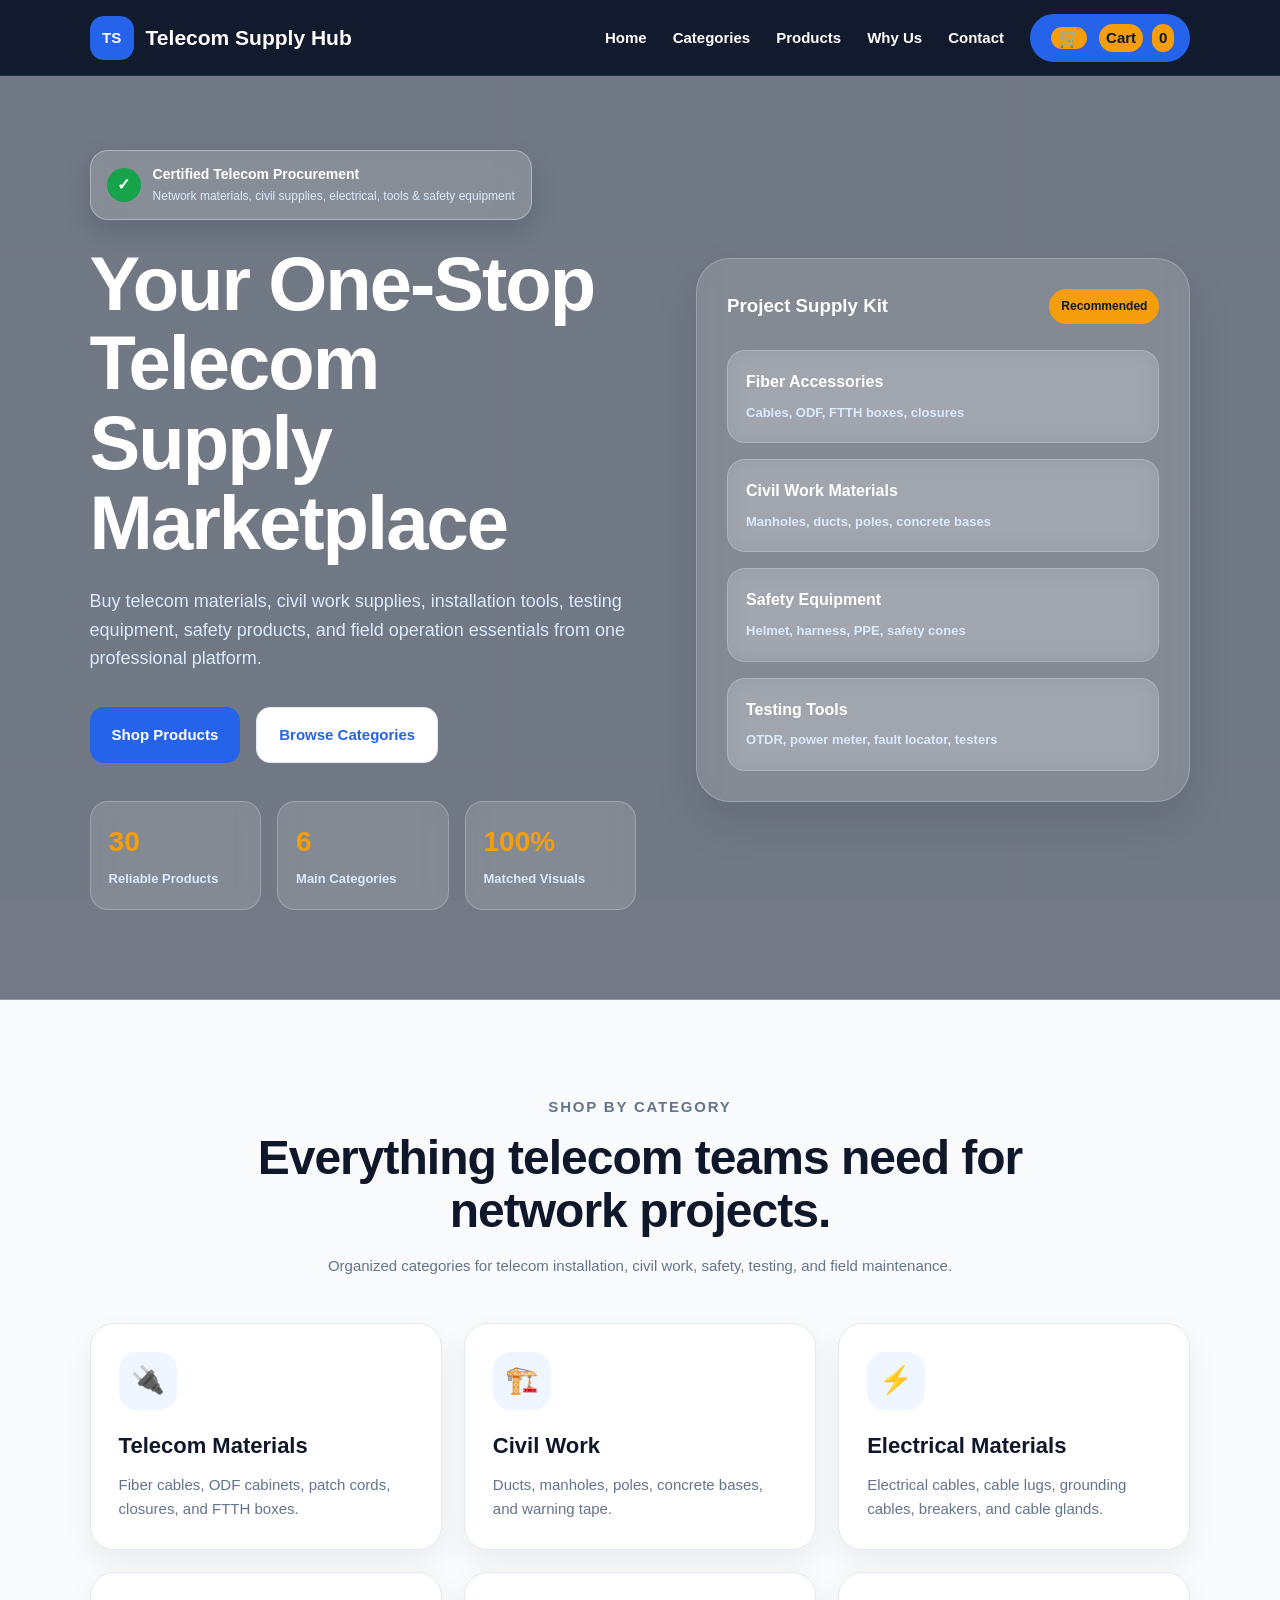
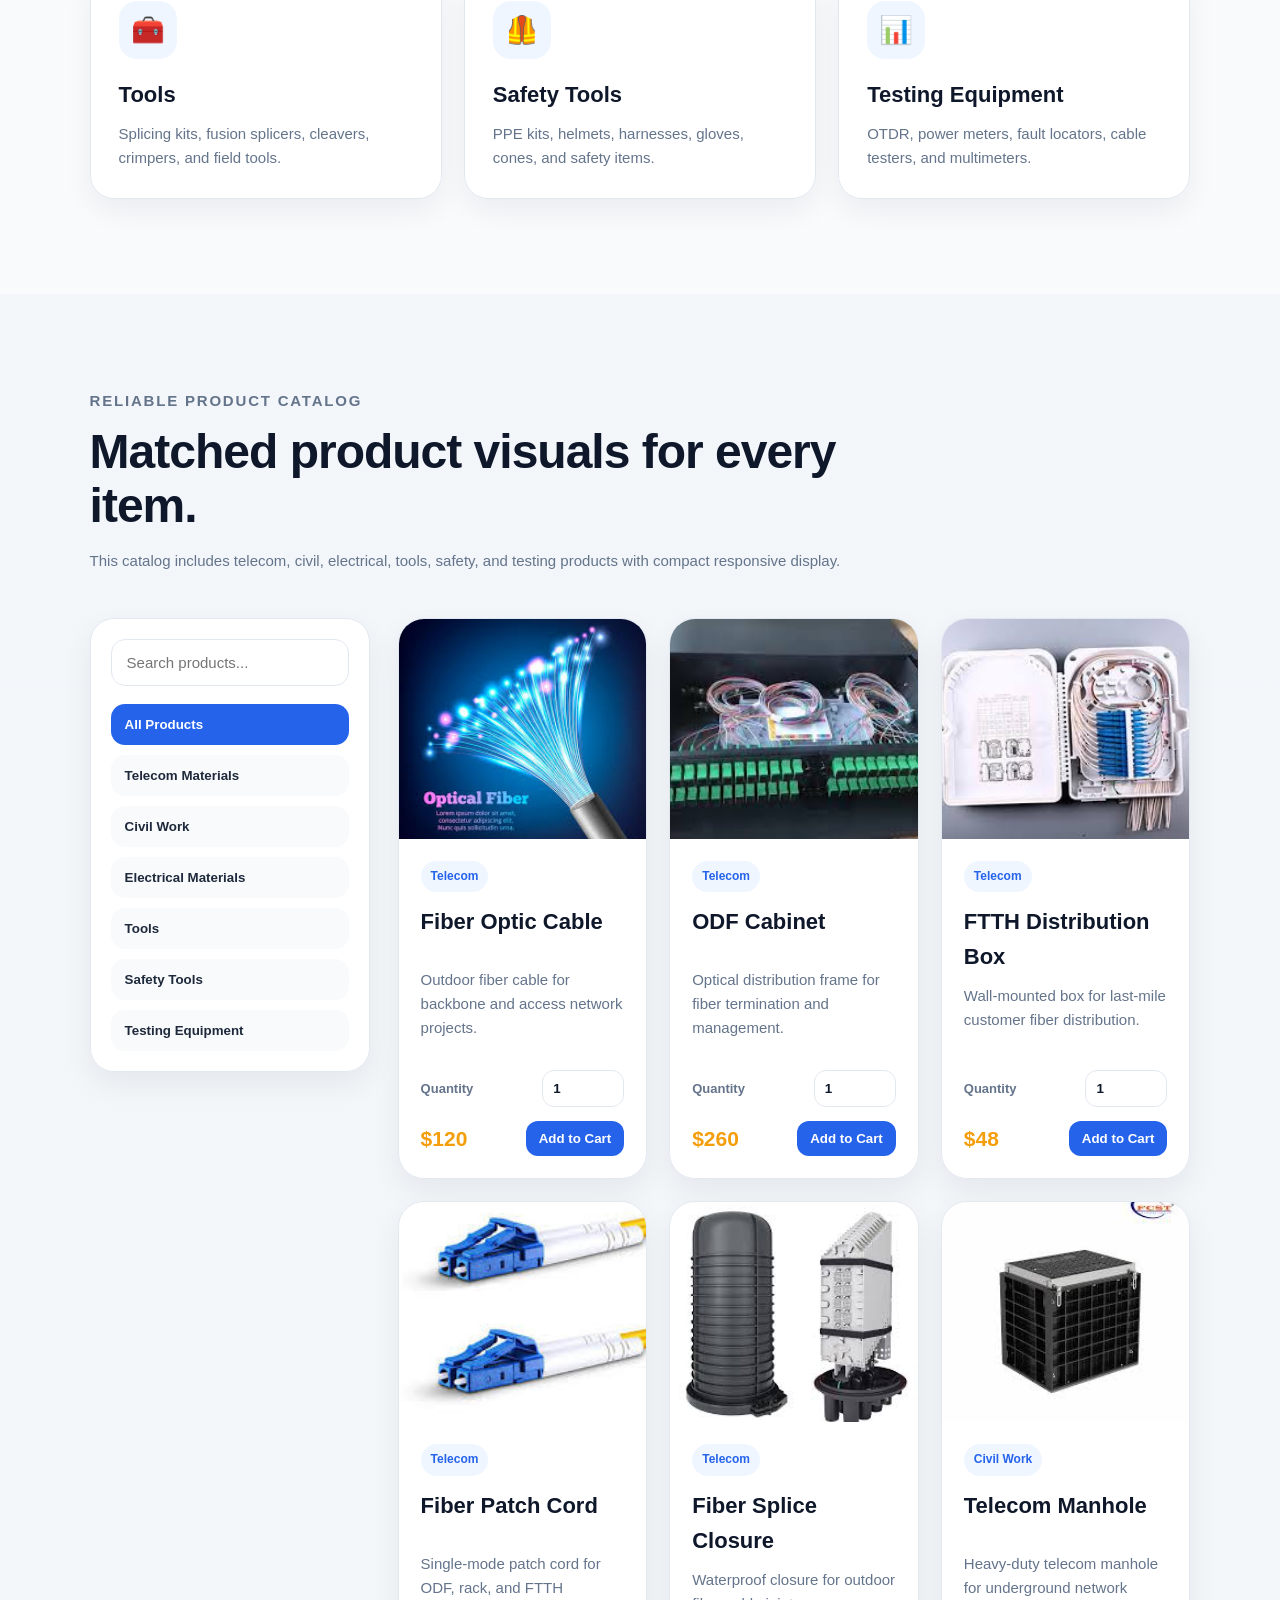
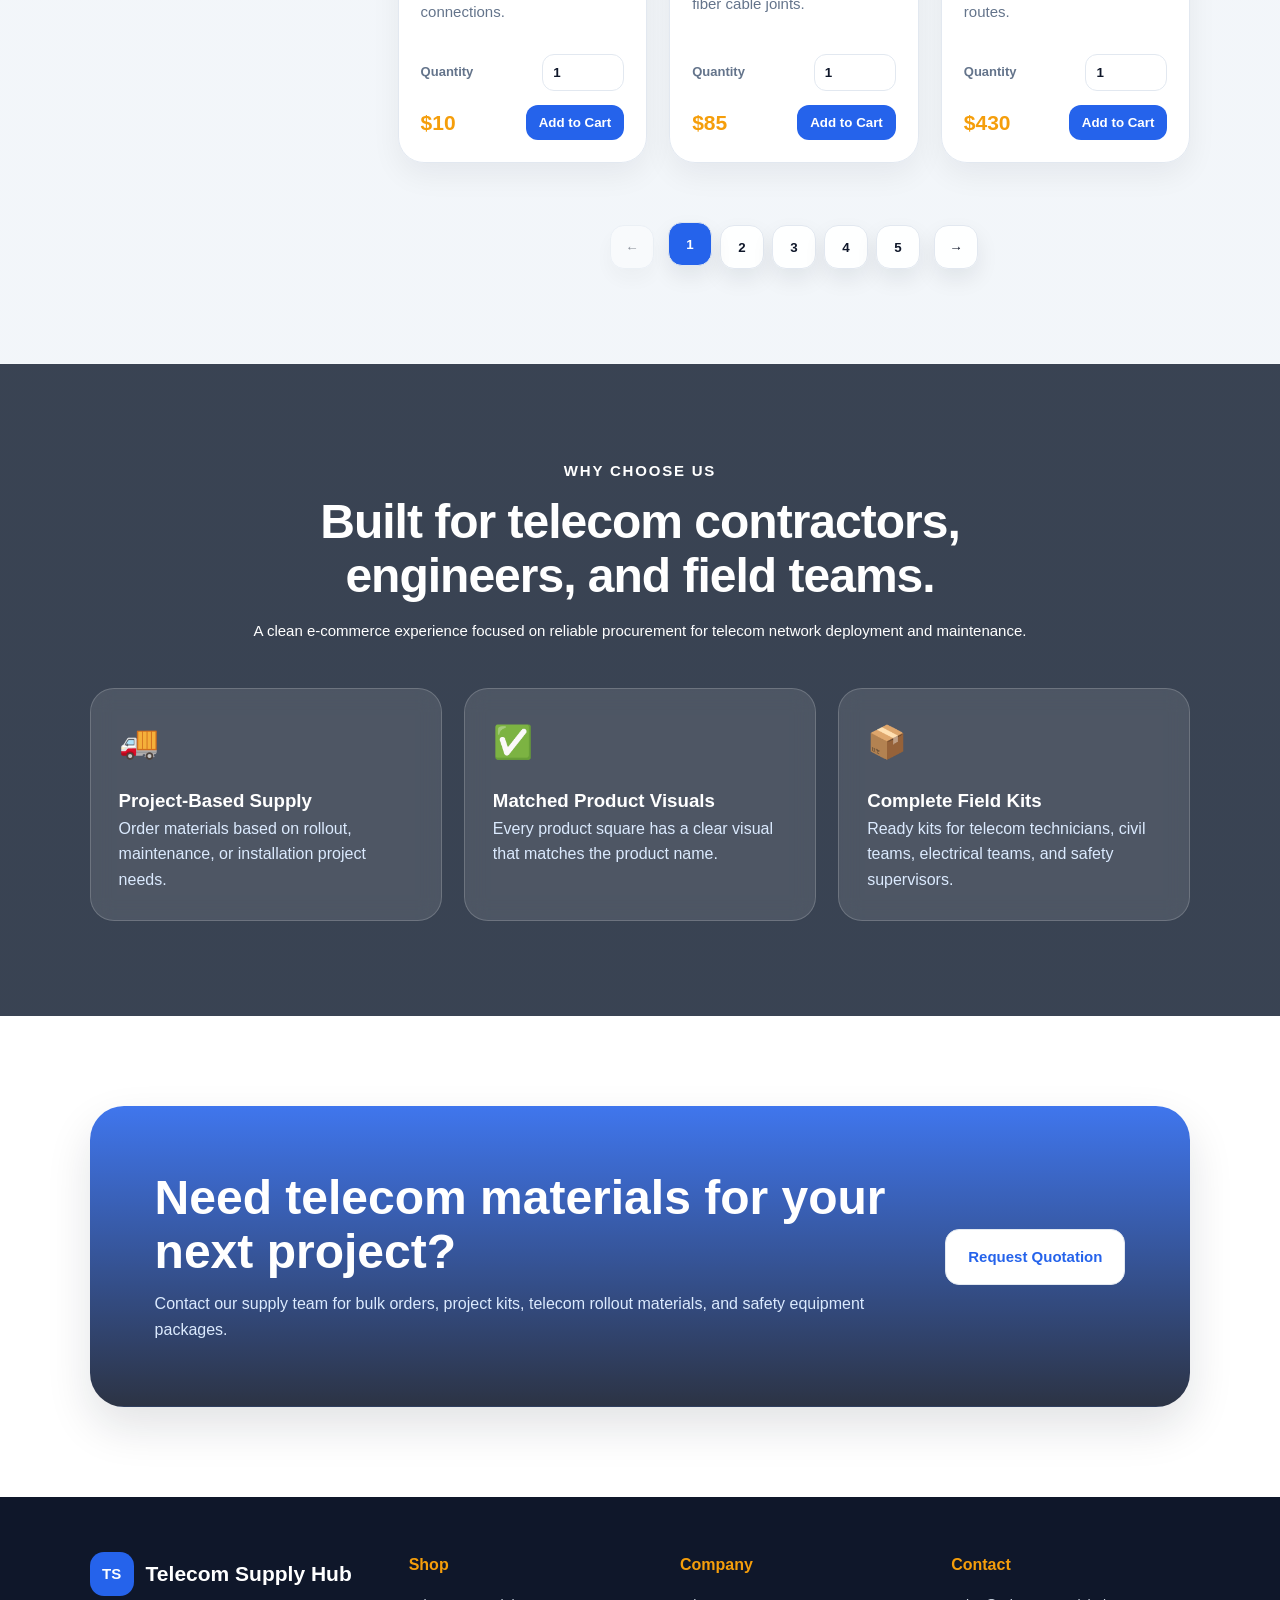
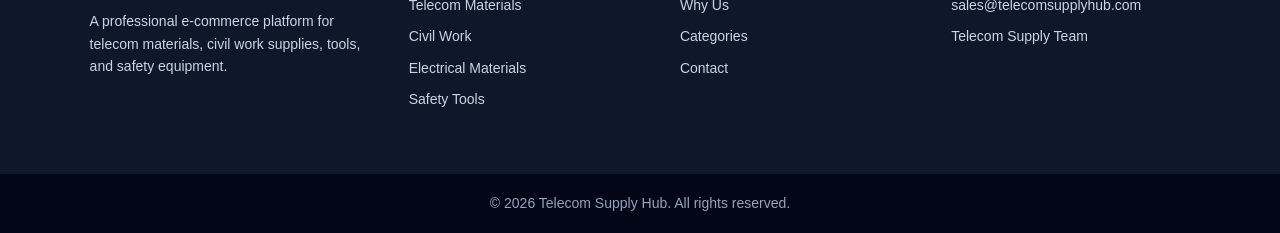
==== index.html @ cbcdbc83 "third commit" ====
<!DOCTYPE html>
<html lang="en">
<head>
  <meta charset="UTF-8" />
  <meta name="viewport" content="width=device-width, initial-scale=1.0" />
  <title>Telecom Supply Hub</title>
  <link rel="stylesheet" href="style.css" />
</head>
<body>
  <header class="topbar">
    <a href="index.html" class="logo">
      <span class="logo-mark">TS</span>
      <span>Telecom Supply Hub</span>
    </a>

    <nav class="nav-links" id="navLinks">
      <a href="#home">Home</a>
      <a href="#categories">Categories</a>
      <a href="#products">Products</a>
      <a href="#why-us">Why Us</a>
      <a href="#contact">Contact</a>
      <a href="cart.html" class="cart-link"><span class="cart-icon">🛒</span><span class="cart-text">Cart</span><span id="cartCount">0</span></a>
    </nav>

    <button class="menu-btn" id="menuBtn">☰</button>
  </header>

  <main>
    <section class="hero" id="home">
      <div class="hero-content">
        <div class="hero-badge">
          <span class="hero-badge-icon">✓</span>
          <div>
            <strong>Certified Telecom Procurement</strong>
            <small>Network materials, civil supplies, electrical, tools & safety equipment</small>
          </div>
        </div>

        <h1>Your One-Stop Telecom Supply Marketplace</h1>

        <p>
          Buy telecom materials, civil work supplies, installation tools, testing equipment,
          safety products, and field operation essentials from one professional platform.
        </p>

        <div class="hero-buttons">
          <a href="#products" class="btn btn-primary">Shop Products</a>
          <a href="#categories" class="btn btn-secondary">Browse Categories</a>
        </div>

        <div class="hero-stats">
          <div class="stat-card"><strong>30</strong><span>Reliable Products</span></div>
          <div class="stat-card"><strong>6</strong><span>Main Categories</span></div>
          <div class="stat-card"><strong>100%</strong><span>Matched Visuals</span></div>
        </div>
      </div>

      <div class="hero-card">
        <div class="hero-card-header">
          <h3>Project Supply Kit</h3>
          <span>Recommended</span>
        </div>

        <div class="supply-list">
          <div><strong>Fiber Accessories</strong><span>Cables, ODF, FTTH boxes, closures</span></div>
          <div><strong>Civil Work Materials</strong><span>Manholes, ducts, poles, concrete bases</span></div>
          <div><strong>Safety Equipment</strong><span>Helmet, harness, PPE, safety cones</span></div>
          <div><strong>Testing Tools</strong><span>OTDR, power meter, fault locator, testers</span></div>
        </div>
      </div>
    </section>

    <section class="section category-section" id="categories">
      <div class="section-title center">
        <p class="eyebrow">Shop By Category</p>
        <h2>Everything telecom teams need for network projects.</h2>
        <p>Organized categories for telecom installation, civil work, safety, testing, and field maintenance.</p>
      </div>

      <div class="category-grid">
        <article class="category-card"><div class="category-icon">🔌</div><h3>Telecom Materials</h3><p>Fiber cables, ODF cabinets, patch cords, closures, and FTTH boxes.</p></article>
        <article class="category-card"><div class="category-icon">🏗️</div><h3>Civil Work</h3><p>Ducts, manholes, poles, concrete bases, and warning tape.</p></article>
        <article class="category-card"><div class="category-icon">⚡</div><h3>Electrical Materials</h3><p>Electrical cables, cable lugs, grounding cables, breakers, and cable glands.</p></article>
        <article class="category-card"><div class="category-icon">🧰</div><h3>Tools</h3><p>Splicing kits, fusion splicers, cleavers, crimpers, and field tools.</p></article>
        <article class="category-card"><div class="category-icon">🦺</div><h3>Safety Tools</h3><p>PPE kits, helmets, harnesses, gloves, cones, and safety items.</p></article>
        <article class="category-card"><div class="category-icon">📊</div><h3>Testing Equipment</h3><p>OTDR, power meters, fault locators, cable testers, and multimeters.</p></article>
      </div>
    </section>

    <section class="section products-section" id="products">
      <div class="section-title">
        <p class="eyebrow">Reliable Product Catalog</p>
        <h2>Matched product visuals for every item.</h2>
        <p>This catalog includes telecom, civil, electrical, tools, safety, and testing products with compact responsive display.</p>
      </div>

      <div class="shop-layout">
        <aside class="filter-panel">
          <input type="text" id="searchInput" class="search-box" placeholder="Search products..." />

          <div class="filter-list">
            <button class="filter-btn active" data-category="all">All Products</button>
            <button class="filter-btn" data-category="telecom">Telecom Materials</button>
            <button class="filter-btn" data-category="civil">Civil Work</button>
            <button class="filter-btn" data-category="electrical">Electrical Materials</button>
            <button class="filter-btn" data-category="tools">Tools</button>
            <button class="filter-btn" data-category="safety">Safety Tools</button>
            <button class="filter-btn" data-category="testing">Testing Equipment</button>
          </div>
        </aside>

        <div class="product-grid" id="productGrid"></div>

        <div class="pagination-controls" id="paginationControls">
          <button class="page-arrow" id="prevPageBtn">←</button>
          <div class="page-numbers" id="pageNumbers"></div>
          <button class="page-arrow" id="nextPageBtn">→</button>
        </div>
      </div>
    </section>

    <section class="section why-us" id="why-us">
      <div class="section-title center">
        <p class="eyebrow">Why Choose Us</p>
        <h2>Built for telecom contractors, engineers, and field teams.</h2>
        <p>A clean e-commerce experience focused on reliable procurement for telecom network deployment and maintenance.</p>
      </div>

      <div class="features-grid">
        <div class="feature-card"><span>🚚</span><h3>Project-Based Supply</h3><p>Order materials based on rollout, maintenance, or installation project needs.</p></div>
        <div class="feature-card"><span>✅</span><h3>Matched Product Visuals</h3><p>Every product square has a clear visual that matches the product name.</p></div>
        <div class="feature-card"><span>📦</span><h3>Complete Field Kits</h3><p>Ready kits for telecom technicians, civil teams, electrical teams, and safety supervisors.</p></div>
      </div>
    </section>

    <section class="cta" id="contact">
      <div>
        <h2>Need telecom materials for your next project?</h2>
        <p>Contact our supply team for bulk orders, project kits, telecom rollout materials, and safety equipment packages.</p>
      </div>
      <a href="mailto:sales@telecomsupplyhub.com" class="btn btn-secondary">Request Quotation</a>
    </section>
  </main>

  <footer class="footer">
    <div>
      <div class="logo footer-logo"><span class="logo-mark">TS</span><span>Telecom Supply Hub</span></div>
      <p>A professional e-commerce platform for telecom materials, civil work supplies, tools, and safety equipment.</p>
    </div>
    <div><h4>Shop</h4><a href="#products">Telecom Materials</a><a href="#products">Civil Work</a><a href="#products">Electrical Materials</a><a href="#products">Safety Tools</a></div>
    <div><h4>Company</h4><a href="#why-us">Why Us</a><a href="#categories">Categories</a><a href="#contact">Contact</a></div>
    <div><h4>Contact</h4><p>sales@telecomsupplyhub.com</p><p>Telecom Supply Team</p></div>
  </footer>

  <div class="footer-bottom">© 2026 Telecom Supply Hub. All rights reserved.</div>
  <script src="script.js"></script>
</body>
</html>
---- style.css ----
* {
  margin: 0;
  padding: 0;
  box-sizing: border-box;
}

:root {
  --primary: #0f172a;
  --secondary: #2563eb;
  --accent: #f59e0b;
  --success: #16a34a;
  --light: #f8fafc;
  --text: #1e293b;
  --muted: #64748b;
  --white: #ffffff;
  --border: #e2e8f0;
  --shadow: 0 20px 45px rgba(15, 23, 42, 0.12);
}

html {
  scroll-behavior: smooth;
}

body {
  font-family: Arial, Helvetica, sans-serif;
  background:
    linear-gradient(rgba(248, 250, 252, 0.94), rgba(248, 250, 252, 0.94)),
    url("https://images.unsplash.com/photo-1497366754035-f200968a6e72?auto=format&fit=crop&w=1800&q=80");
  background-size: cover;
  background-position: center;
  background-attachment: fixed;
  color: var(--text);
  line-height: 1.6;
}

a {
  text-decoration: none;
  color: inherit;
}

.topbar {
  width: 100%;
  min-height: 76px;
  background: rgba(15, 23, 42, 0.96);
  backdrop-filter: blur(14px);
  border-bottom: 1px solid rgba(255, 255, 255, 0.08);
  display: flex;
  align-items: center;
  justify-content: space-between;
  padding: 0 7%;
  position: fixed;
  top: 0;
  left: 0;
  z-index: 1000;
}

.logo {
  display: flex;
  align-items: center;
  gap: 12px;
  font-weight: 800;
  color: var(--white);
  font-size: 21px;
}

.logo-mark {
  width: 44px;
  height: 44px;
  border-radius: 14px;
  background: var(--secondary);
  display: grid;
  place-items: center;
  color: var(--white);
  font-weight: 900;
  font-size: 15px;
}

.nav-links {
  display: flex;
  align-items: center;
  gap: 26px;
  font-size: 15px;
  font-weight: 700;
  color: var(--white);
}

.nav-links a:hover {
  color: var(--accent);
}

.cart-link {
  background: var(--secondary);
  color: var(--white);
  padding: 10px 16px;
  border-radius: 999px;
}

.cart-link span {
  background: var(--accent);
  color: var(--primary);
  padding: 2px 7px;
  border-radius: 999px;
  margin-left: 5px;
}

.menu-btn {
  display: none;
  border: none;
  background: var(--secondary);
  color: var(--white);
  padding: 10px 13px;
  border-radius: 10px;
  font-size: 20px;
  cursor: pointer;
}

.hero {
  min-height: 100vh;
  padding: 150px 7% 90px;
  display: grid;
  grid-template-columns: 1.05fr 0.95fr;
  gap: 60px;
  align-items: center;
  background:
    linear-gradient(rgba(30, 41, 59, 0.62), rgba(30, 41, 59, 0.62)),
    url("https://images.unsplash.com/photo-1516321318423-f06f85e504b3?auto=format&fit=crop&w=1800&q=80");
  background-size: cover;
  background-position: center;
  color: var(--white);
}

.hero-badge {
  display: inline-flex;
  align-items: center;
  gap: 12px;
  background: rgba(255, 255, 255, 0.16);
  color: var(--white);
  border: 1px solid rgba(255, 255, 255, 0.34);
  padding: 12px 16px;
  border-radius: 18px;
  backdrop-filter: blur(14px);
  margin-bottom: 24px;
  box-shadow: 0 12px 28px rgba(15, 23, 42, 0.16);
}

.hero-badge-icon {
  width: 34px;
  height: 34px;
  display: grid;
  place-items: center;
  background: var(--success);
  border-radius: 50%;
  font-weight: 900;
  flex-shrink: 0;
}

.hero-badge strong,
.hero-badge small {
  display: block;
}

.hero-badge strong {
  font-size: 14px;
}

.hero-badge small {
  color: #dbeafe;
  font-size: 12px;
  margin-top: 2px;
}

.hero h1 {
  font-size: clamp(42px, 6vw, 76px);
  line-height: 1.05;
  letter-spacing: -2px;
  margin-bottom: 24px;
}

.hero p {
  max-width: 640px;
  font-size: 18px;
  color: #dbeafe;
  margin-bottom: 34px;
}

.hero-buttons {
  display: flex;
  flex-wrap: wrap;
  gap: 16px;
  margin-bottom: 38px;
}

.btn {
  display: inline-flex;
  align-items: center;
  justify-content: center;
  border: none;
  border-radius: 14px;
  padding: 15px 22px;
  font-size: 15px;
  font-weight: 800;
  cursor: pointer;
  transition: 0.25s ease;
}

.btn:hover {
  transform: translateY(-4px);
}

.btn-primary {
  background: var(--secondary);
  color: var(--white);
}

.btn-primary:hover {
  background: #1d4ed8;
}

.btn-secondary {
  background: var(--white);
  color: var(--secondary);
  border: 1px solid var(--border);
}

.hero-stats {
  display: grid;
  grid-template-columns: repeat(3, minmax(100px, 1fr));
  gap: 16px;
  max-width: 620px;
}

.stat-card,
.hero-card,
.supply-list div {
  background: rgba(255, 255, 255, 0.13);
  border: 1px solid rgba(255, 255, 255, 0.22);
  backdrop-filter: blur(10px);
}

.stat-card {
  border-radius: 18px;
  padding: 18px;
}

.stat-card strong {
  display: block;
  color: var(--accent);
  font-size: 28px;
}

.stat-card span,
.supply-list span {
  color: #dbeafe;
  font-size: 13px;
  font-weight: 700;
}

.hero-card {
  border-radius: 34px;
  padding: 30px;
  box-shadow: var(--shadow);
}

.hero-card-header {
  display: flex;
  justify-content: space-between;
  align-items: center;
  margin-bottom: 26px;
}

.hero-card-header span {
  background: var(--accent);
  color: var(--primary);
  padding: 8px 12px;
  border-radius: 999px;
  font-size: 12px;
  font-weight: 900;
}

.supply-list {
  display: grid;
  gap: 16px;
}

.supply-list div {
  border-radius: 18px;
  padding: 18px;
}

.supply-list strong {
  display: block;
  color: var(--white);
  margin-bottom: 4px;
}

.section {
  padding: 95px 7%;
}

.category-section {
  background:
    linear-gradient(rgba(248, 250, 252, 0.92), rgba(248, 250, 252, 0.92)),
    url("https://images.unsplash.com/photo-1486406146926-c627a92ad1ab?auto=format&fit=crop&w=1800&q=80");
  background-size: cover;
  background-position: center;
}

.section-title {
  max-width: 780px;
  margin-bottom: 45px;
}

.section-title.center {
  text-align: center;
  margin-left: auto;
  margin-right: auto;
}

.eyebrow {
  color: var(--secondary);
  text-transform: uppercase;
  font-weight: 900;
  letter-spacing: 1.8px;
  font-size: 13px;
  margin-bottom: 12px;
}

.section-title h2 {
  color: var(--primary);
  font-size: clamp(32px, 4vw, 48px);
  line-height: 1.12;
  margin-bottom: 16px;
  letter-spacing: -1px;
}

.section-title p,
.category-card p,
.product-info p {
  color: var(--muted);
  font-size: 15px;
}

.category-grid,
.product-grid,
.features-grid {
  display: grid;
  grid-template-columns: repeat(3, 1fr);
  gap: 22px;
}

.category-card,
.product-card,
.filter-panel,
.cart-items-panel,
.checkout-panel {
  background: rgba(255, 255, 255, 0.94);
  border: 1px solid var(--border);
  box-shadow: 0 12px 30px rgba(7, 17, 31, 0.06);
  backdrop-filter: blur(10px);
}

.category-card {
  border-radius: 24px;
  padding: 28px;
  transition: 0.25s ease;
}

.category-card:hover,
.product-card:hover {
  transform: translateY(-8px);
  box-shadow: var(--shadow);
}

.category-icon {
  width: 58px;
  height: 58px;
  border-radius: 18px;
  display: grid;
  place-items: center;
  background: #eff6ff;
  color: var(--secondary);
  font-size: 27px;
  margin-bottom: 18px;
}

.category-card h3,
.product-info h3 {
  color: var(--primary);
  font-size: 22px;
  margin-bottom: 10px;
}

.products-section {
  background:
    linear-gradient(rgba(241, 245, 249, 0.90), rgba(241, 245, 249, 0.90)),
    url("https://images.unsplash.com/photo-1586528116311-ad8dd3c8310d?auto=format&fit=crop&w=1800&q=80");
  background-size: cover;
  background-position: center;
}

.shop-layout {
  display: grid;
  grid-template-columns: 280px 1fr;
  gap: 28px;
  align-items: start;
}

.filter-panel {
  border-radius: 24px;
  padding: 20px;
  position: sticky;
  top: 100px;
}

.search-box {
  width: 100%;
  padding: 14px 15px;
  border-radius: 14px;
  border: 1px solid var(--border);
  outline: none;
  margin-bottom: 18px;
  font-size: 15px;
}

.filter-list {
  display: grid;
  gap: 10px;
}

.filter-btn {
  border: none;
  text-align: left;
  background: #f8fafc;
  color: var(--text);
  padding: 13px 14px;
  border-radius: 14px;
  font-weight: 800;
  cursor: pointer;
  transition: 0.25s ease;
}

.filter-btn.active,
.filter-btn:hover {
  background: var(--secondary);
  color: var(--white);
}

.product-card {
  border-radius: 26px;
  overflow: hidden;
  transition: 0.25s ease;
  display: flex;
  flex-direction: column;
  min-height: 520px;
}

.product-img {
  height: 220px;
  background-color: #e2e8f0;
  background-repeat: no-repeat;
  background-size: cover;
  background-position: center;
  flex-shrink: 0;
}

.product-info {
  padding: 22px;
  display: flex;
  flex-direction: column;
  flex-grow: 1;
}

.product-tag {
  display: inline-block;
  width: fit-content;
  background: #eff6ff;
  color: var(--secondary);
  border-radius: 999px;
  padding: 6px 10px;
  font-size: 12px;
  font-weight: 900;
  margin-bottom: 12px;
}

.product-info h3 {
  min-height: 54px;
}

.product-info p {
  min-height: 70px;
  margin-bottom: 16px;
}

.product-purchase {
  margin-top: auto;
}

.product-qty-row {
  display: flex;
  align-items: center;
  justify-content: space-between;
  gap: 14px;
  margin-bottom: 14px;
}

.product-qty-row label {
  color: var(--muted);
  font-weight: 800;
  font-size: 13px;
}

.product-qty {
  width: 82px;
  border: 1px solid var(--border);
  border-radius: 12px;
  padding: 10px;
  outline: none;
  font-weight: 800;
  color: var(--primary);
}

.product-bottom {
  display: flex;
  align-items: center;
  justify-content: space-between;
  gap: 16px;
}

.product-bottom strong {
  color: var(--accent);
  font-size: 21px;
  white-space: nowrap;
}

.add-cart-btn {
  border: none;
  background: var(--secondary);
  color: var(--white);
  padding: 10px 13px;
  border-radius: 12px;
  cursor: pointer;
  font-weight: 800;
  transition: 0.25s ease;
  white-space: nowrap;
}

.add-cart-btn:hover,
.add-cart-btn.added {
  background: var(--accent);
  color: var(--primary);
}

.why-us {
  background:
    linear-gradient(rgba(30, 41, 59, 0.88), rgba(30, 41, 59, 0.88)),
    url("https://images.unsplash.com/photo-1581091226825-a6a2a5aee158?auto=format&fit=crop&w=1800&q=80");
  background-size: cover;
  background-position: center;
  color: var(--white);
}

.why-us .section-title h2,
.why-us .section-title p {
  color: var(--white);
}

.feature-card {
  background: rgba(255, 255, 255, 0.10);
  border: 1px solid rgba(255, 255, 255, 0.18);
  border-radius: 24px;
  padding: 28px;
  backdrop-filter: blur(10px);
}

.feature-card span {
  font-size: 32px;
  display: block;
  margin-bottom: 18px;
}

.feature-card h3 {
  color: var(--white);
}

.feature-card p {
  color: #dbeafe;
}

.cta {
  margin: 90px 7%;
  border-radius: 34px;
  padding: 65px;
  background:
    linear-gradient(rgba(37, 99, 235, 0.88), rgba(15, 23, 42, 0.88)),
    url("https://images.unsplash.com/photo-1516321318423-f06f85e504b3?auto=format&fit=crop&w=1800&q=80");
  background-size: cover;
  background-position: center;
  color: var(--white);
  display: grid;
  grid-template-columns: 1fr auto;
  align-items: center;
  gap: 30px;
  box-shadow: var(--shadow);
}

.cta h2 {
  font-size: clamp(30px, 4vw, 48px);
  line-height: 1.12;
  margin-bottom: 12px;
}

.cta p {
  color: #dbeafe;
  max-width: 720px;
}

.footer {
  background: var(--primary);
  color: var(--white);
  padding: 55px 7%;
  display: grid;
  grid-template-columns: 1.2fr repeat(3, 1fr);
  gap: 32px;
}

.footer-logo {
  color: var(--white);
  margin-bottom: 14px;
}

.footer h4 {
  margin-bottom: 16px;
  color: var(--accent);
}

.footer p,
.footer a {
  color: #cbd5e1;
  display: block;
  margin-bottom: 9px;
  font-size: 14px;
}

.footer-bottom {
  background: #020617;
  color: #94a3b8;
  padding: 18px 7%;
  text-align: center;
  font-size: 14px;
}

.hidden {
  display: none !important;
}

.cart-hero {
  min-height: 420px;
  padding: 150px 7% 80px;
  display: flex;
  align-items: center;
  background:
    linear-gradient(rgba(30, 41, 59, 0.68), rgba(30, 41, 59, 0.68)),
    url("https://images.unsplash.com/photo-1586528116311-ad8dd3c8310d?auto=format&fit=crop&w=1800&q=80");
  background-size: cover;
  background-position: center;
  color: var(--white);
}

.cart-hero h1 {
  font-size: clamp(42px, 6vw, 70px);
  line-height: 1.05;
  margin-bottom: 18px;
}

.cart-hero p:not(.eyebrow) {
  max-width: 760px;
  color: #dbeafe;
  font-size: 18px;
}

.cart-page-section {
  background:
    linear-gradient(rgba(248, 250, 252, 0.92), rgba(248, 250, 252, 0.92)),
    url("https://images.unsplash.com/photo-1586528116311-ad8dd3c8310d?auto=format&fit=crop&w=1800&q=80");
  background-size: cover;
  background-position: center;
}

.cart-layout {
  display: grid;
  grid-template-columns: minmax(0, 1fr) 380px;
  gap: 28px;
  align-items: start;
}

.cart-items-panel,
.checkout-panel {
  border-radius: 26px;
  padding: 26px;
}

.cart-panel-header {
  display: flex;
  justify-content: space-between;
  gap: 15px;
  align-items: center;
  margin-bottom: 22px;
}

.clear-cart-btn,
.remove-item-btn,
.quantity-btn {
  border: none;
  cursor: pointer;
  font-weight: 800;
  border-radius: 10px;
}

.clear-cart-btn {
  background: #fee2e2;
  color: #b91c1c;
  padding: 10px 14px;
}

.cart-item {
  display: grid;
  grid-template-columns: 120px 1fr auto;
  gap: 18px;
  align-items: center;
  padding: 18px 0;
  border-bottom: 1px solid var(--border);
}

.cart-item:last-child {
  border-bottom: none;
}

.cart-item-img {
  height: 95px;
  border-radius: 18px;
  background-color: #e2e8f0;
  background-repeat: no-repeat;
  background-size: cover;
  background-position: center;
}

.cart-item h3 {
  color: var(--primary);
  margin-bottom: 6px;
}

.cart-item p {
  color: var(--muted);
  font-size: 14px;
}

.cart-item-price {
  color: var(--accent);
  font-size: 20px;
  font-weight: 900;
  margin-top: 8px;
}

.cart-item-line-total {
  color: var(--primary);
  font-weight: 900;
  margin-top: 4px;
}

.cart-actions {
  display: flex;
  flex-direction: column;
  gap: 12px;
  align-items: flex-end;
}

.quantity-control {
  display: flex;
  align-items: center;
  gap: 9px;
  background: #f8fafc;
  border: 1px solid var(--border);
  border-radius: 999px;
  padding: 6px;
}

.quantity-btn {
  width: 28px;
  height: 28px;
  background: var(--secondary);
  color: var(--white);
}

.remove-item-btn {
  background: #f1f5f9;
  color: #64748b;
  padding: 9px 12px;
}

.empty-cart {
  text-align: center;
  padding: 55px 20px;
}

.empty-cart h3 {
  color: var(--primary);
  font-size: 28px;
  margin-bottom: 10px;
}

.empty-cart p {
  color: var(--muted);
  margin-bottom: 22px;
}

.summary-row,
.summary-total {
  display: flex;
  justify-content: space-between;
  align-items: center;
  padding: 14px 0;
  border-bottom: 1px solid var(--border);
}

.summary-total {
  border-bottom: none;
  font-size: 22px;
  color: var(--primary);
}

.checkout-form {
  display: grid;
  gap: 12px;
  margin-top: 24px;
}

.checkout-form h3 {
  color: var(--primary);
  margin-bottom: 4px;
}

.checkout-form input,
.checkout-form textarea,
.checkout-form select {
  width: 100%;
  border: 1px solid var(--border);
  border-radius: 14px;
  padding: 13px 14px;
  font-size: 15px;
  font-family: inherit;
  outline: none;
}

.checkout-form textarea {
  min-height: 95px;
  resize: vertical;
}

.checkout-note {
  margin-top: 14px;
  color: #16a34a;
  font-weight: 800;
}

@media (max-width: 1100px) {
  .hero,
  .cta {
    grid-template-columns: 1fr;
  }

  .category-grid,
  .product-grid,
  .features-grid {
    grid-template-columns: repeat(2, 1fr);
  }

  .shop-layout,
  .cart-layout {
    grid-template-columns: 1fr;
  }

  .filter-panel {
    position: static;
  }
}

@media (max-width: 768px) {
  body {
    background-attachment: scroll;
  }

  .topbar {
    padding: 14px 5%;
  }

  .menu-btn {
    display: block;
  }

  .nav-links {
    position: absolute;
    top: 76px;
    left: 5%;
    right: 5%;
    background: var(--primary);
    border: 1px solid rgba(255, 255, 255, 0.12);
    border-radius: 20px;
    padding: 20px;
    flex-direction: column;
    align-items: stretch;
    box-shadow: var(--shadow);
    display: none;
  }

  .nav-links.show {
    display: flex;
  }

  .hero {
    padding: 125px 5% 60px;
  }

  .hero-stats,
  .category-grid,
  .product-grid,
  .features-grid,
  .footer {
    grid-template-columns: 1fr;
  }

  .section {
    padding: 70px 5%;
  }

  .product-img {
    height: 240px;
  }

  .cta {
    margin: 60px 5%;
    padding: 36px 24px;
  }
}

@media (max-width: 600px) {
  .cart-item {
    grid-template-columns: 1fr;
  }

  .cart-item-img {
    height: 180px;
  }

  .cart-actions {
    align-items: flex-start;
  }

  .cart-panel-header {
    flex-direction: column;
    align-items: flex-start;
  }
}

/* ================================
   FINAL UPDATE: CART ICON, ELECTRICAL, MOBILE COMPACT GRID
================================ */

.cart-link {
  display: inline-flex;
  align-items: center;
  gap: 7px;
}

.cart-icon {
  font-size: 18px;
  line-height: 1;
}

.cart-link #cartCount {
  margin-left: 2px;
}

@media (max-width: 768px) {
  .filter-list {
    grid-template-columns: repeat(2, 1fr);
  }

  .filter-btn {
    text-align: center;
    padding: 11px 9px;
    font-size: 13px;
  }

  .product-grid {
    grid-template-columns: repeat(2, minmax(0, 1fr));
    gap: 14px;
  }

  .product-card {
    min-height: 390px;
    border-radius: 18px;
  }

  .product-img {
    height: 135px;
  }

  .product-info {
    padding: 14px;
  }

  .product-tag {
    font-size: 10px;
    padding: 5px 8px;
    margin-bottom: 8px;
  }

  .product-info h3 {
    font-size: 16px;
    min-height: 40px;
    margin-bottom: 7px;
  }

  .product-info p {
    font-size: 12px;
    min-height: 58px;
    margin-bottom: 10px;
  }

  .product-qty-row {
    gap: 8px;
    margin-bottom: 10px;
  }

  .product-qty-row label {
    font-size: 11px;
  }

  .product-qty {
    width: 58px;
    padding: 7px;
    border-radius: 9px;
  }

  .product-bottom {
    flex-direction: column;
    align-items: stretch;
    gap: 8px;
  }

  .product-bottom strong {
    font-size: 17px;
  }

  .add-cart-btn {
    width: 100%;
    padding: 9px;
    font-size: 12px;
  }
}

@media (max-width: 420px) {
  .product-grid {
    gap: 10px;
  }

  .product-card {
    min-height: 365px;
  }

  .product-img {
    height: 115px;
  }

  .product-info h3 {
    font-size: 14px;
  }

  .product-info p {
    font-size: 11px;
  }
}


/* ================================
   PRODUCTS PAGINATION
================================ */

.pagination-controls {
  margin-top: 34px;
  display: flex;
  justify-content: center;
  align-items: center;
  gap: 14px;
  grid-column: 2;
}

.page-numbers {
  display: flex;
  align-items: center;
  gap: 8px;
}

.page-arrow,
.page-number {
  border: none;
  background: rgba(255, 255, 255, 0.96);
  color: var(--primary);
  border: 1px solid var(--border);
  width: 44px;
  height: 44px;
  border-radius: 14px;
  cursor: pointer;
  font-weight: 900;
  box-shadow: 0 10px 22px rgba(15, 23, 42, 0.08);
  transition: 0.25s ease;
}

.page-arrow:hover,
.page-number:hover,
.page-number.active {
  background: var(--secondary);
  color: var(--white);
  transform: translateY(-3px);
}

.page-arrow:disabled {
  opacity: 0.45;
  cursor: not-allowed;
  transform: none;
}

@media (max-width: 1100px) {
  .pagination-controls {
    grid-column: 1;
  }
}

@media (max-width: 768px) {
  .pagination-controls {
    margin-top: 24px;
    gap: 10px;
  }

  .page-arrow,
  .page-number {
    width: 38px;
    height: 38px;
    border-radius: 12px;
    font-size: 13px;
  }
}

/* =========================================
   MOBILE OPTIMIZATION 425px AND BELOW
========================================= */

@media (max-width: 425px) {

  body {
    overflow-x: hidden;
  }

  /* ================= NAVBAR ================= */

  .topbar {
    min-height: 70px;
    padding: 12px 4%;
  }

  .logo {
    gap: 8px;
    font-size: 16px;
  }

  .logo-mark {
    width: 38px;
    height: 38px;
    font-size: 13px;
    border-radius: 12px;
  }

  .menu-btn {
    padding: 8px 11px;
    font-size: 18px;
  }

  .nav-links {
    top: 72px;
    left: 4%;
    right: 4%;
    padding: 18px;
    gap: 16px;
  }

  .cart-link {
    justify-content: center;
    width: 100%;
  }

  /* ================= HERO ================= */

  .hero {
    padding: 110px 4% 50px;
    gap: 35px;
  }

  .hero-badge {
    width: 100%;
    padding: 10px 12px;
    border-radius: 14px;
    gap: 10px;
    align-items: flex-start;
  }

  .hero-badge strong {
    font-size: 12px;
  }

  .hero-badge small {
    font-size: 10px;
    line-height: 1.5;
  }

  .hero-badge-icon {
    width: 28px;
    height: 28px;
    font-size: 12px;
  }

  .hero h1 {
    font-size: 34px;
    line-height: 1.15;
    letter-spacing: -1px;
    margin-bottom: 18px;
  }

  .hero p {
    font-size: 14px;
    line-height: 1.8;
    margin-bottom: 26px;
  }

  .hero-buttons {
    flex-direction: column;
    gap: 12px;
    margin-bottom: 28px;
  }

  .btn {
    width: 100%;
    padding: 13px;
    font-size: 14px;
  }

  .hero-stats {
    grid-template-columns: 1fr;
    gap: 12px;
  }

  .stat-card {
    padding: 16px;
    text-align: center;
  }

  .stat-card strong {
    font-size: 24px;
  }

  .hero-card {
    padding: 20px;
    border-radius: 24px;
  }

  .hero-card-header {
    flex-direction: column;
    align-items: flex-start;
    gap: 10px;
  }

  .supply-list div {
    padding: 15px;
  }

  /* ================= GENERAL ================= */

  .section {
    padding: 60px 4%;
  }

  .section-title {
    margin-bottom: 32px;
  }

  .section-title h2 {
    font-size: 28px;
    line-height: 1.2;
  }

  .section-title p {
    font-size: 14px;
    line-height: 1.7;
  }

  .eyebrow {
    font-size: 11px;
    letter-spacing: 1px;
  }

  /* ================= CATEGORIES ================= */

  .category-grid {
    grid-template-columns: 1fr;
    gap: 16px;
  }

  .category-card {
    padding: 22px;
    border-radius: 20px;
  }

  .category-card h3 {
    font-size: 20px;
  }

  .category-card p {
    font-size: 14px;
  }

  .category-icon {
    width: 52px;
    height: 52px;
    font-size: 24px;
  }

  /* ================= FILTERS ================= */

  .filter-panel {
    padding: 16px;
    border-radius: 20px;
  }

  .search-box {
    padding: 12px 14px;
    font-size: 14px;
  }

  .filter-list {
    grid-template-columns: 1fr;
    gap: 10px;
  }

  .filter-btn {
    font-size: 13px;
    padding: 12px;
    border-radius: 12px;
  }

  /* ================= PRODUCTS ================= */

  .product-grid {
    grid-template-columns: 1fr;
    gap: 18px;
  }

  .product-card {
    min-height: auto;
    border-radius: 20px;
  }

  .product-img {
    height: 220px;
  }

  .product-info {
    padding: 18px;
  }

  .product-tag {
    font-size: 11px;
  }

  .product-info h3 {
    font-size: 20px;
    min-height: auto;
    margin-bottom: 10px;
  }

  .product-info p {
    font-size: 13px;
    min-height: auto;
    line-height: 1.7;
    margin-bottom: 16px;
  }

  .product-qty-row {
    flex-direction: column;
    align-items: flex-start;
    gap: 8px;
  }

  .product-qty {
    width: 100%;
  }

  .product-bottom {
    flex-direction: column;
    align-items: stretch;
    gap: 12px;
  }

  .product-bottom strong {
    font-size: 22px;
    text-align: center;
  }

  .add-cart-btn {
    width: 100%;
    padding: 12px;
    font-size: 14px;
  }

  /* ================= PAGINATION ================= */

  .pagination-controls {
    flex-wrap: wrap;
    gap: 10px;
    margin-top: 24px;
  }

  .page-numbers {
    flex-wrap: wrap;
    justify-content: center;
  }

  .page-arrow,
  .page-number {
    width: 36px;
    height: 36px;
    font-size: 12px;
    border-radius: 10px;
  }

  /* ================= WHY US ================= */

  .features-grid {
    grid-template-columns: 1fr;
    gap: 16px;
  }

  .feature-card {
    padding: 22px;
    border-radius: 20px;
  }

  .feature-card h3 {
    font-size: 20px;
  }

  .feature-card p {
    font-size: 14px;
  }

  /* ================= CTA ================= */

  .cta {
    margin: 50px 4%;
    padding: 28px 20px;
    border-radius: 24px;
    text-align: center;
  }

  .cta h2 {
    font-size: 28px;
  }

  .cta p {
    font-size: 14px;
    line-height: 1.7;
  }

  /* ================= FOOTER ================= */

  .footer {
    grid-template-columns: 1fr;
    gap: 28px;
    padding: 45px 4%;
    text-align: center;
  }

  .footer-logo {
    justify-content: center;
  }

  .footer h4 {
    margin-bottom: 12px;
  }

  .footer-bottom {
    padding: 16px 4%;
    font-size: 12px;
  }

  /* ================= CART PAGE ================= */

  .cart-hero {
    padding: 120px 4% 60px;
  }

  .cart-hero h1 {
    font-size: 34px;
  }

  .cart-hero p {
    font-size: 14px;
  }

  .cart-items-panel,
  .checkout-panel {
    padding: 18px;
    border-radius: 20px;
  }

  .cart-item {
    gap: 14px;
    padding: 16px 0;
  }

  .cart-item-img {
    height: 170px;
  }

  .cart-item h3 {
    font-size: 18px;
  }

  .cart-item-price,
  .cart-item-line-total {
    font-size: 18px;
  }

  .summary-total {
    font-size: 20px;
  }

  .checkout-form input,
  .checkout-form textarea,
  .checkout-form select {
    font-size: 14px;
    padding: 12px;
  }
}
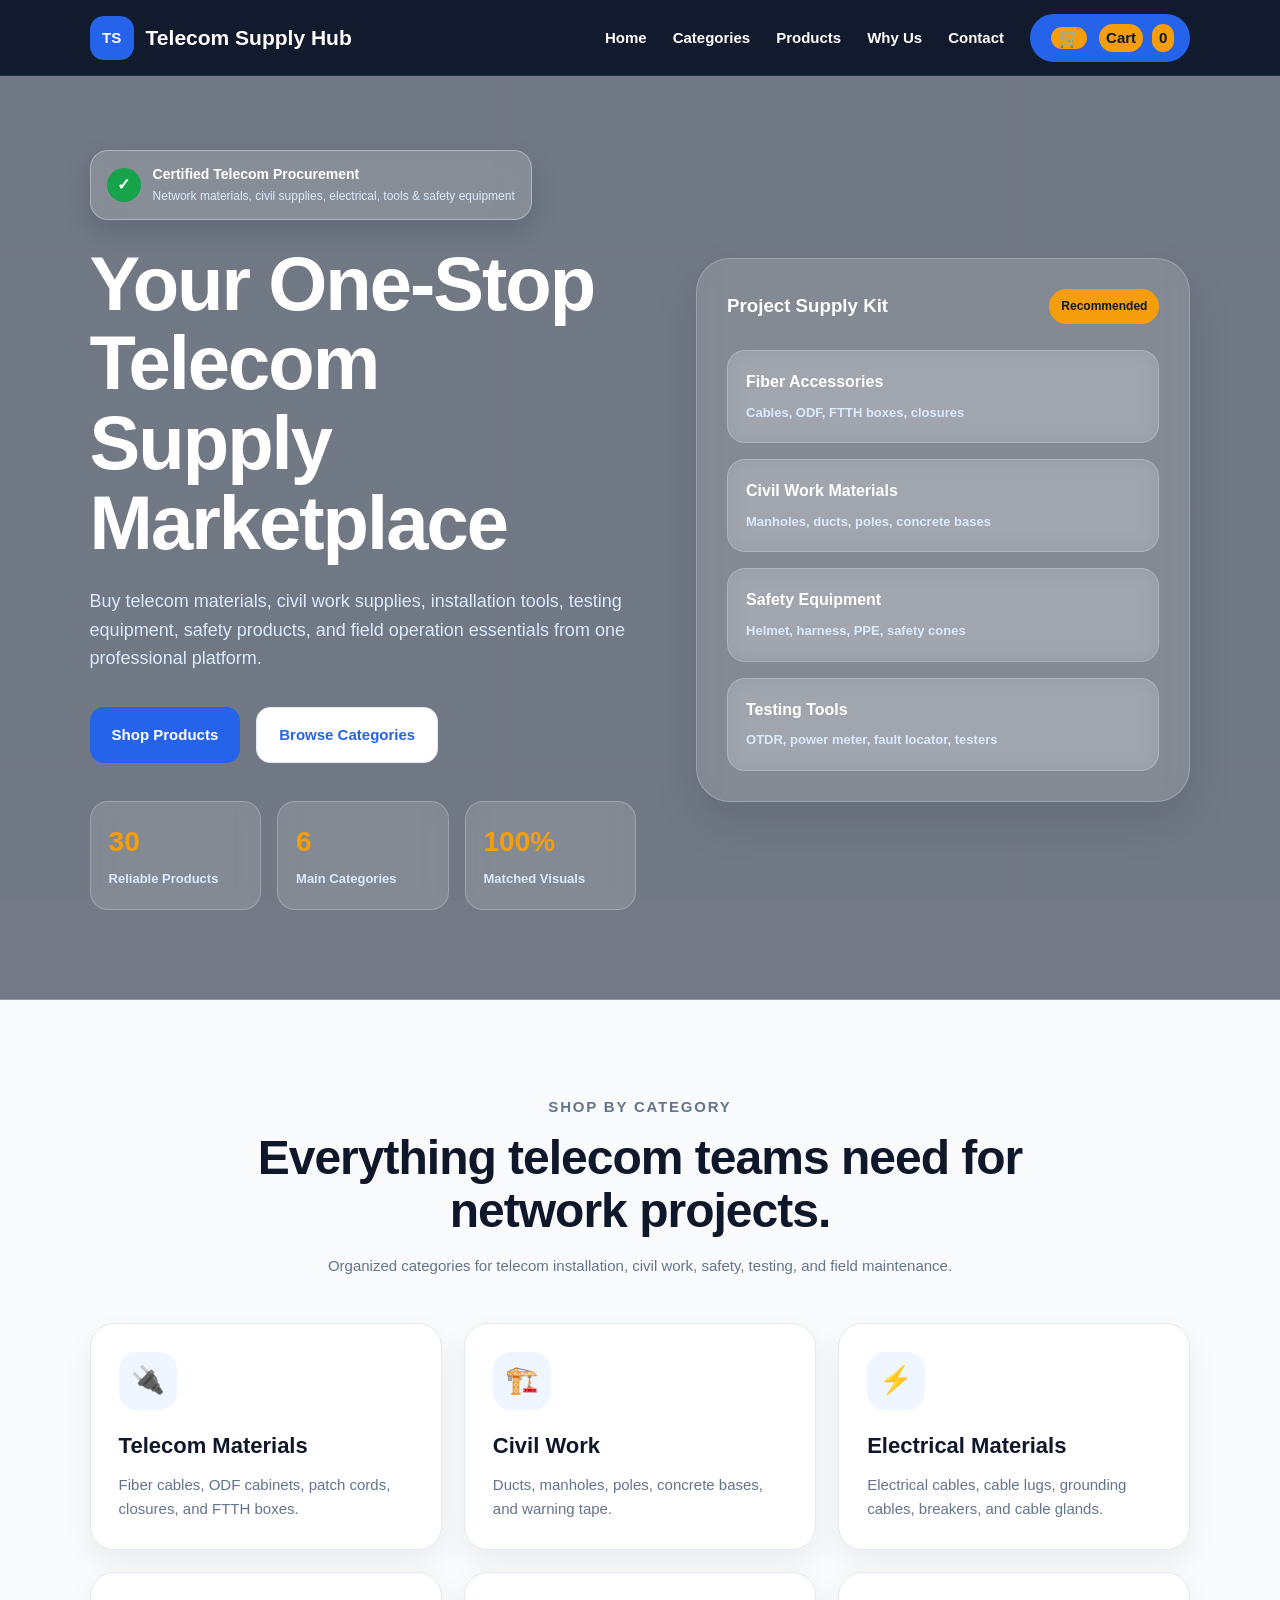
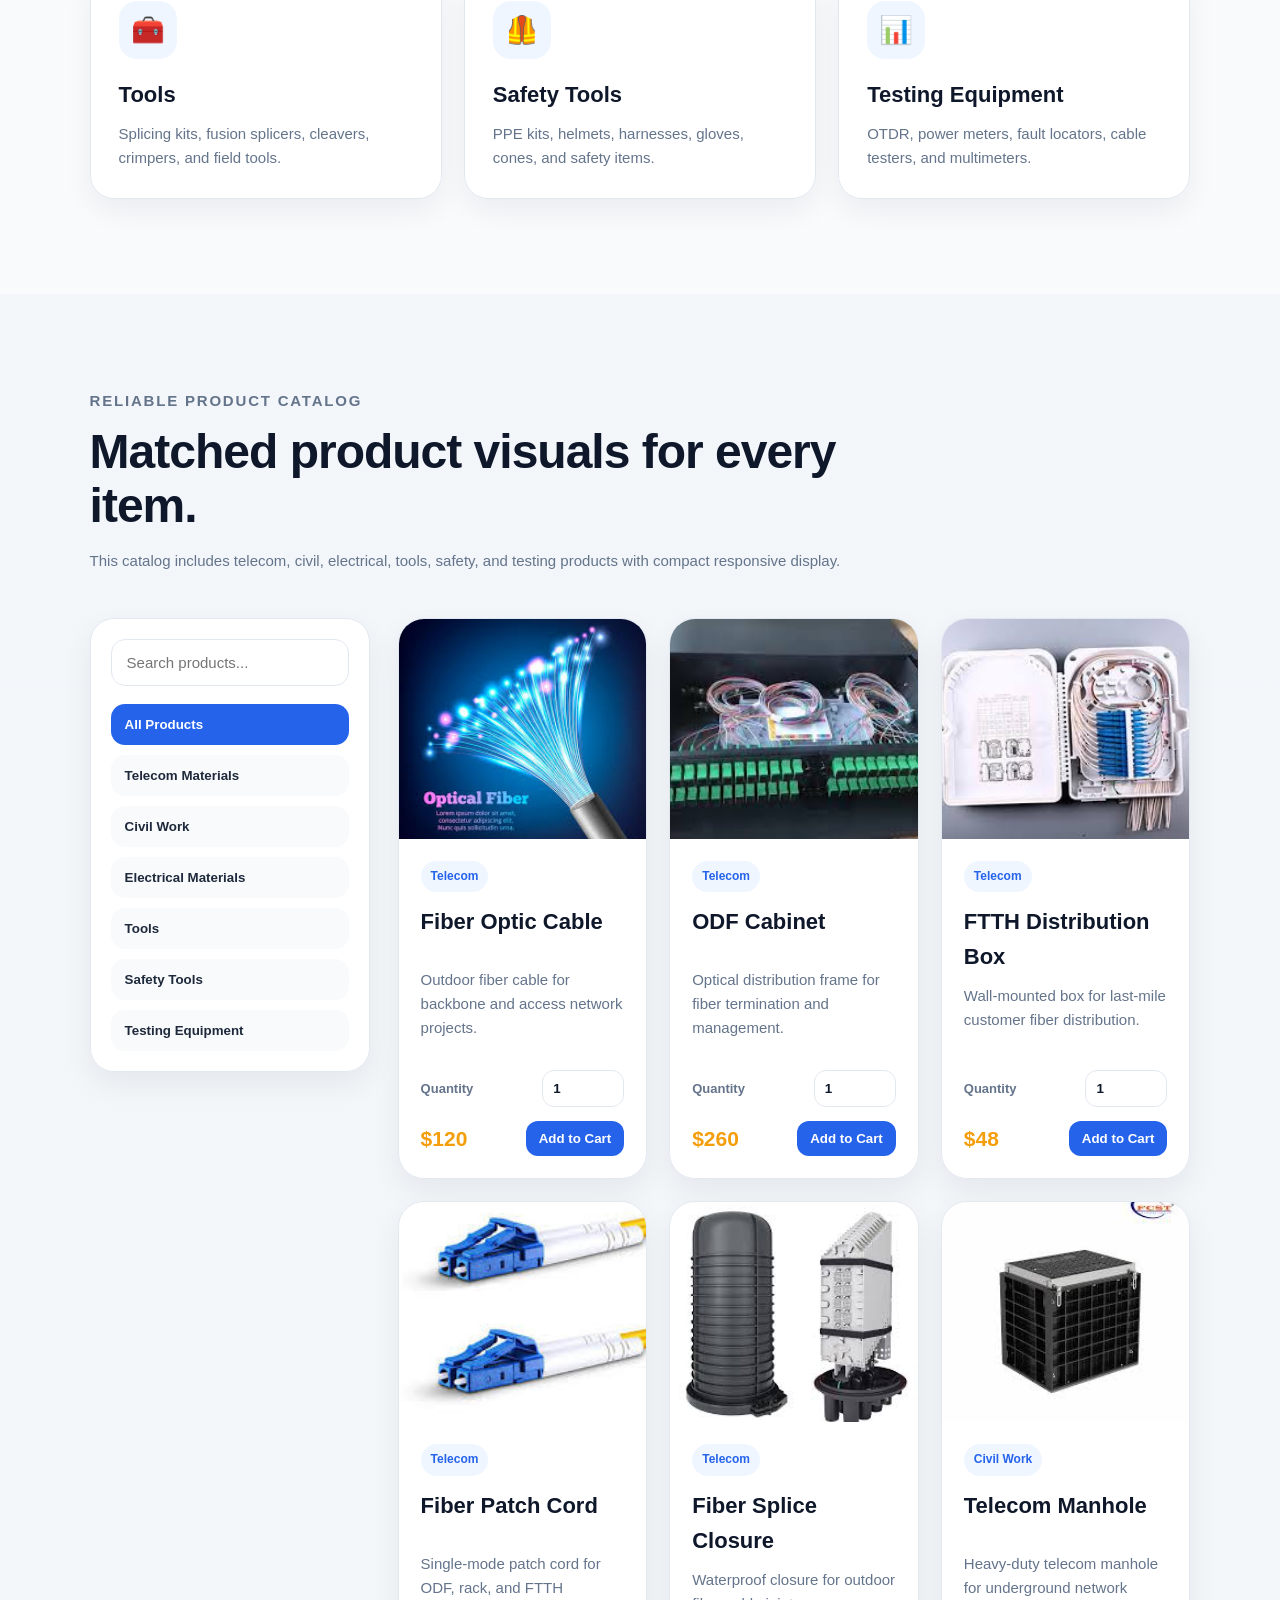
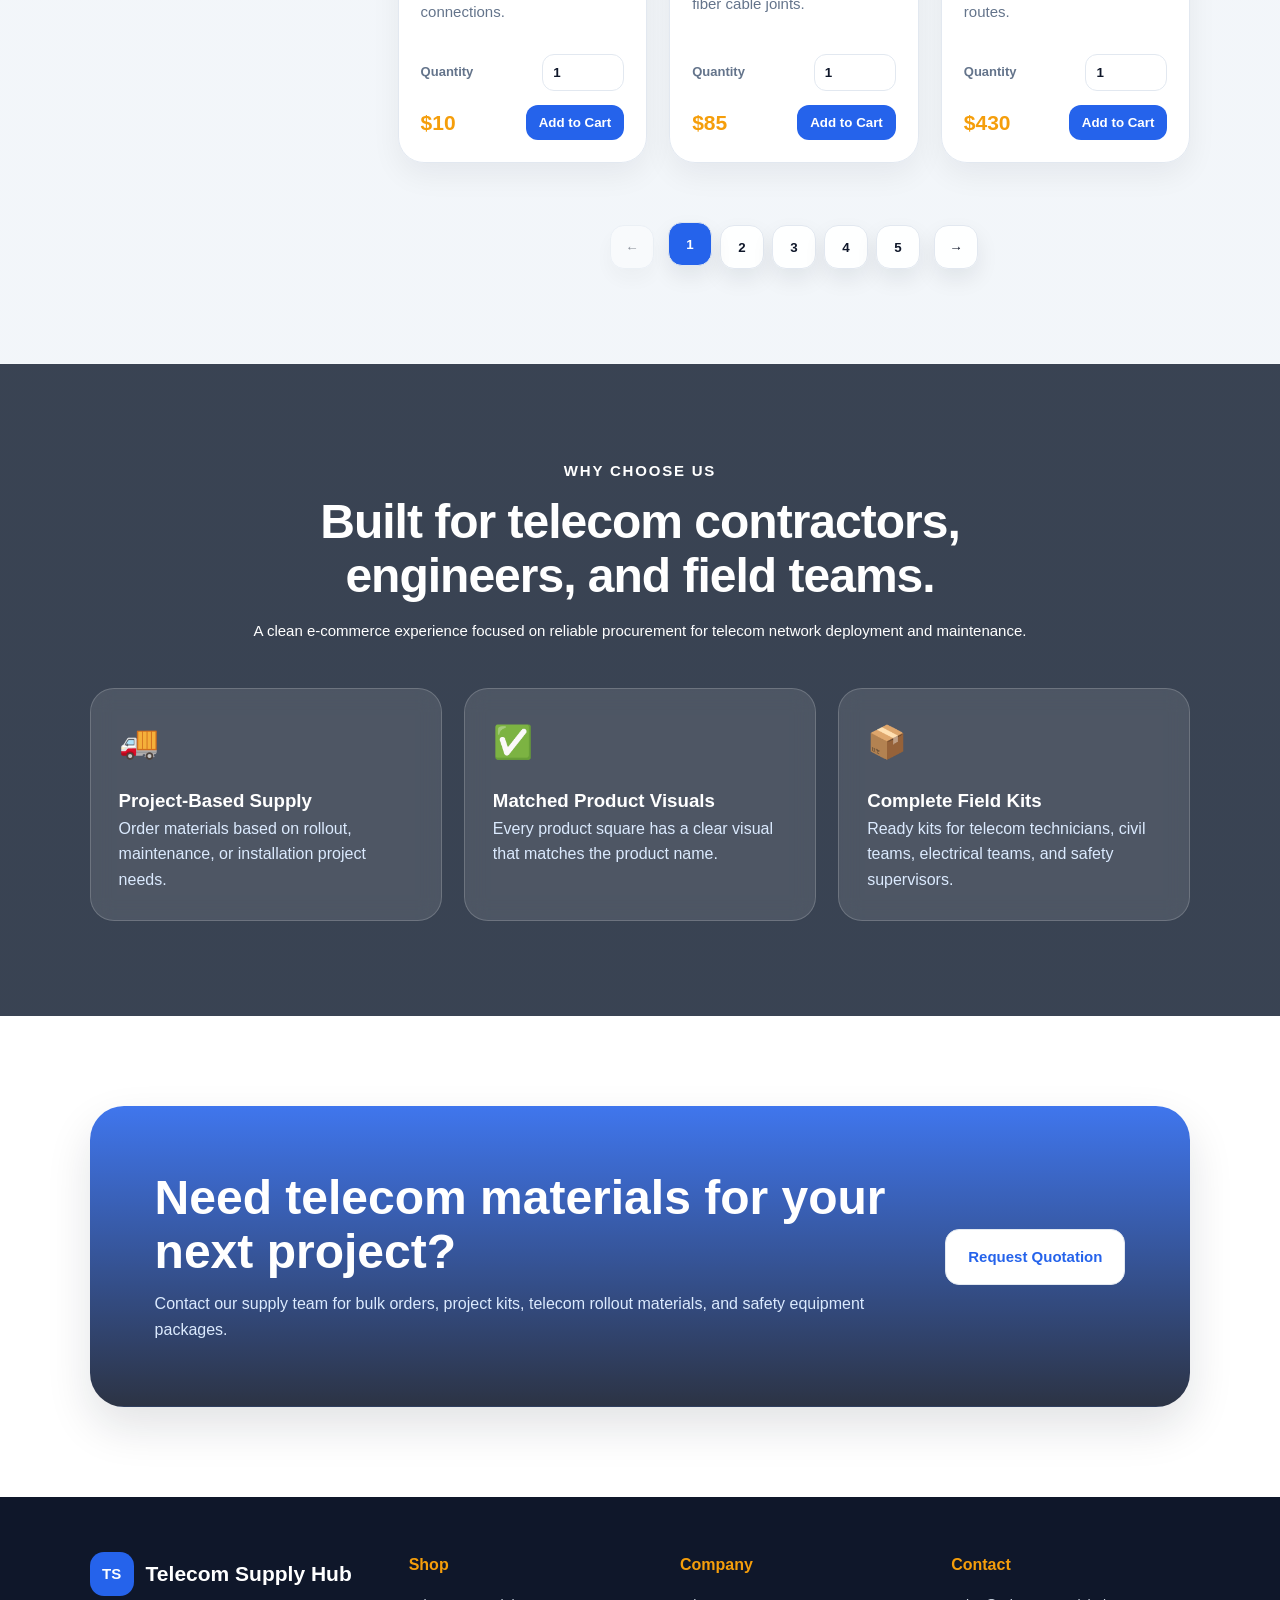
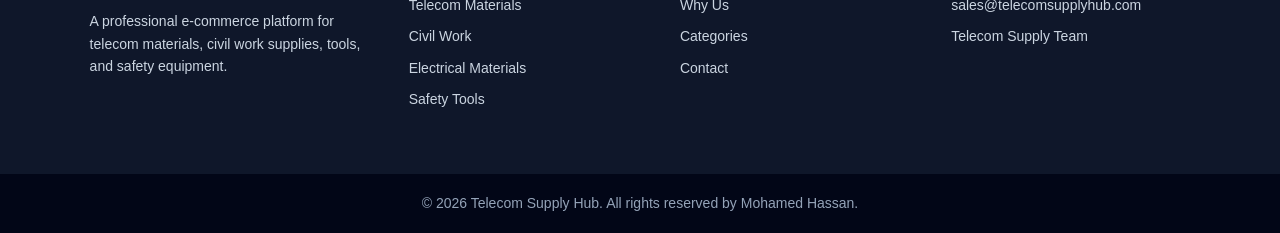
==== commit 17a6cdfa: "Update index.html" ====
--- a/index.html
+++ b/index.html
@@ -152,7 +152,7 @@
     <div><h4>Contact</h4><p>sales@telecomsupplyhub.com</p><p>Telecom Supply Team</p></div>
   </footer>
 
-  <div class="footer-bottom">© 2026 Telecom Supply Hub. All rights reserved.</div>
+  <div class="footer-bottom">© 2026 Telecom Supply Hub. All rights reserved by Mohamed Hassan.</div>
   <script src="script.js"></script>
 </body>
 </html>
